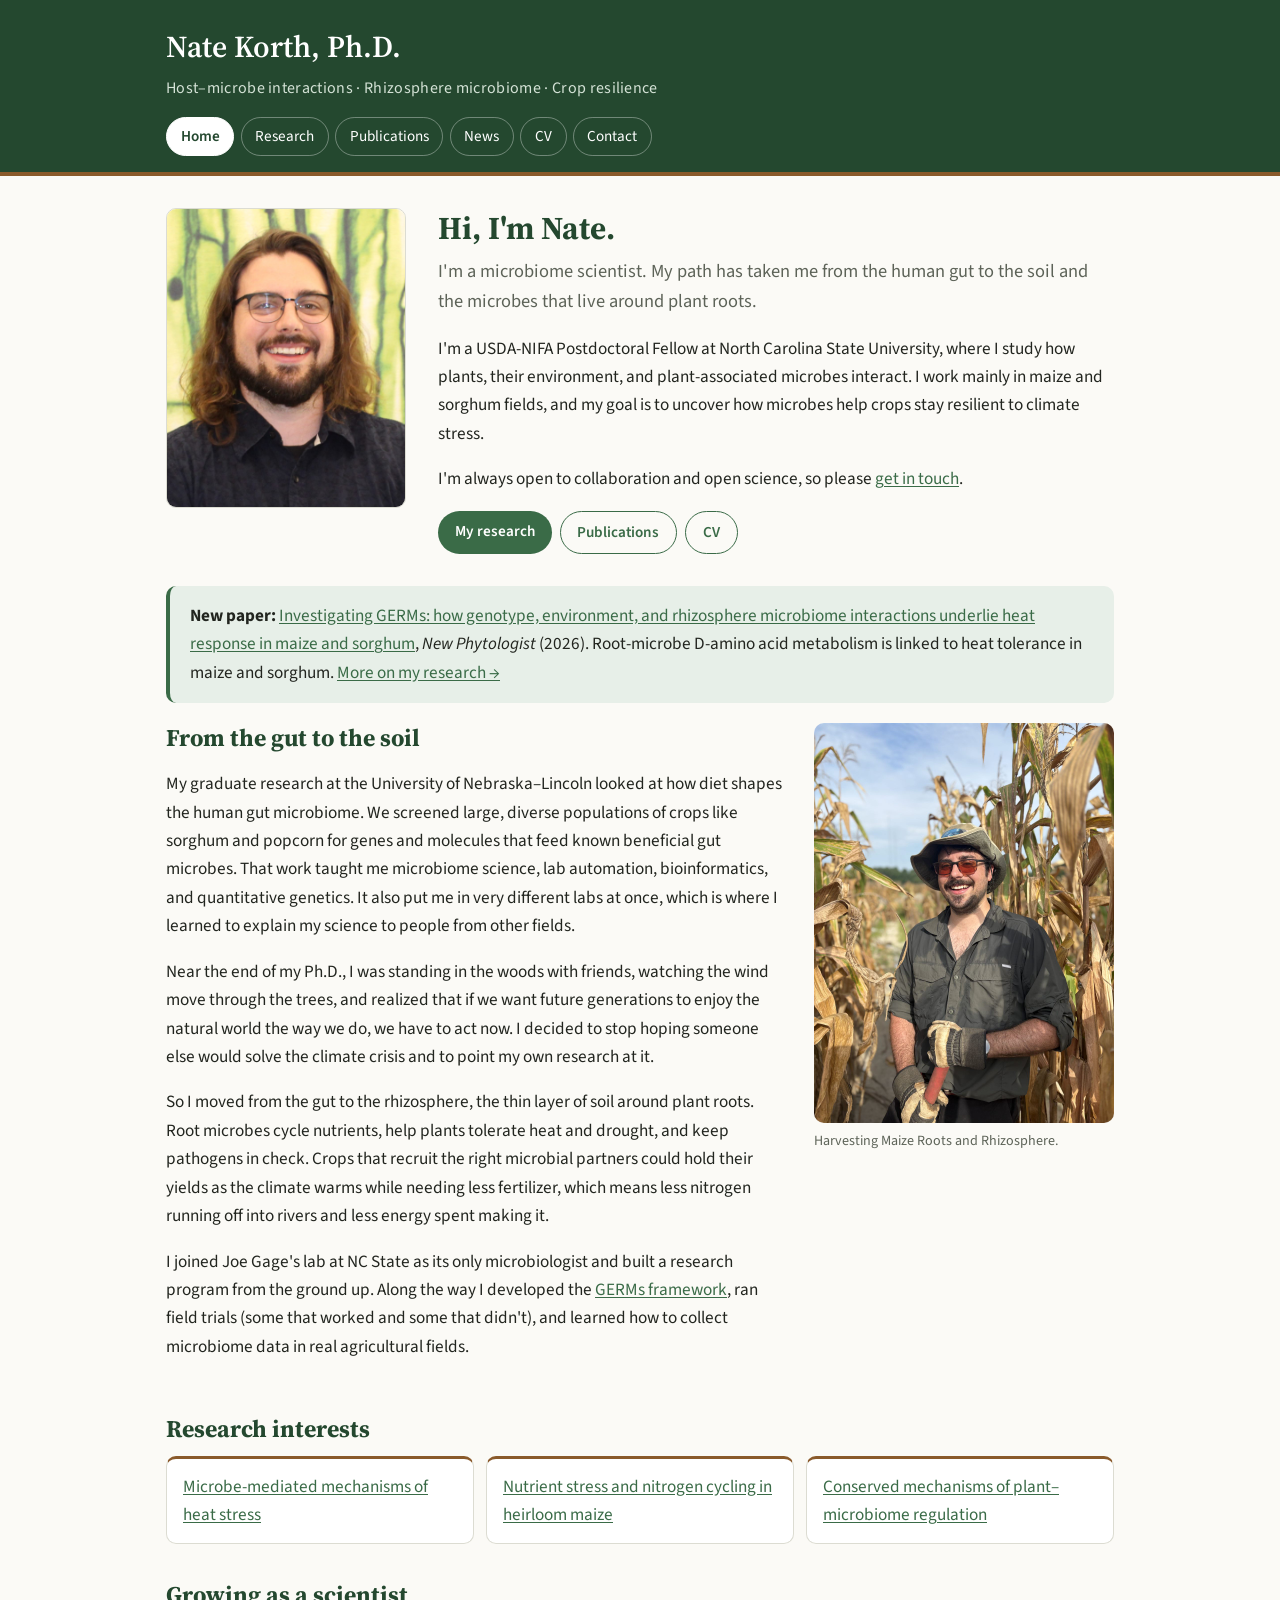
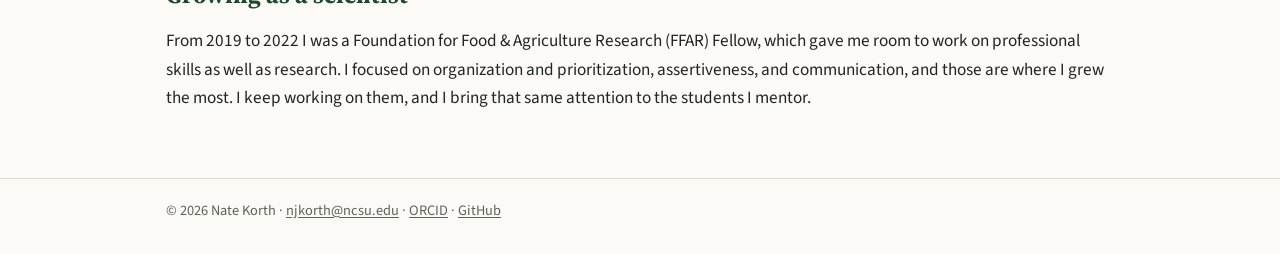
==== index.html @ 01619d47 "First version of personal website" ====
<!doctype html>
<html lang="en">
<head>
  <meta charset="utf-8">
  <meta name="viewport" content="width=device-width, initial-scale=1">
  <title>Nate Korth, Ph.D.</title>
  <meta name="description" content="Nate Korth, Ph.D. - plant-microbe biologist studying how crop genetics and the rhizosphere microbiome shape heat and nutrient-stress resilience in maize and sorghum.">
  <link rel="preconnect" href="https://fonts.googleapis.com">
  <link rel="preconnect" href="https://fonts.gstatic.com" crossorigin>
  <link href="https://fonts.googleapis.com/css2?family=Source+Sans+3:wght@400;600;700&family=Source+Serif+4:wght@500;600&display=swap" rel="stylesheet">
  <link rel="stylesheet" href="css/style.css">
</head>
<body>

<!-- ===== HEADER (same on every page; edit the menu here and in the other .html files) ===== -->
<header class="site-header">
  <div class="wrap">
    <a class="site-title" href="index.html">Nate Korth, Ph.D.</a>
    <p class="tagline">Host&ndash;microbe interactions &middot; Rhizosphere microbiome &middot; Crop resilience</p>
    <nav class="site-nav" aria-label="Main">
      <ul>
        <li><a href="index.html" aria-current="page">Home</a></li>
        <li><a href="research.html">Research</a></li>
        <li><a href="publications.html">Publications</a></li>
        <li><a href="news.html">News</a></li>
        <li><a href="cv.html">CV</a></li>
        <li><a href="contact.html">Contact</a></li>
      </ul>
    </nav>
  </div>
</header>

<main>
  <div class="wrap">
<section class="intro">
  <img class="headshot" src="images/headshot.jpg" width="240" height="300" alt="Nate Korth smiling, in front of a green plant-cell mural">

  <div>
    <h1>Hi, I'm Nate.</h1>
    <p class="lead">I'm a microbiome scientist. My path has taken me from the human gut to the
      soil and the microbes that live around plant roots.</p>
    <p>I'm a USDA-NIFA Postdoctoral Fellow at North Carolina State University, where I study how
      plants, their environment, and plant-associated microbes interact. I work mainly in maize
      and sorghum fields, and my goal is to uncover how microbes help crops stay resilient to
      climate stress.</p>
    <p>I'm always open to collaboration and open science, so please <a href="contact.html">get in touch</a>.</p>
    <div class="quick-links">
      <a class="btn" href="research.html">My research</a>
      <a class="btn outline" href="publications.html">Publications</a>
      <a class="btn outline" href="cv.html">CV</a>
    </div>
  </div>
</section>

<div class="panel" style="margin-top:2rem">
  <strong>New paper:</strong> <a href="https://doi.org/10.1111/nph.71297">Investigating GERMs: how
  genotype, environment, and rhizosphere microbiome interactions underlie heat response in maize
  and sorghum</a>, <em>New Phytologist</em> (2026). Root-microbe D-amino acid metabolism is linked
  to heat tolerance in maize and sorghum. <a href="research.html">More on my research&nbsp;&rarr;</a>
</div>

<section class="split">
  <div>
    <h2>From the gut to the soil</h2>
    <p>My graduate research at the University of Nebraska&ndash;Lincoln looked at how diet shapes
      the human gut microbiome. We screened large, diverse populations of crops like sorghum and
      popcorn for genes and molecules that feed known beneficial gut microbes. That work taught me
      microbiome science, lab automation, bioinformatics, and quantitative genetics. It also put
      me in very different labs at once, which is where I learned to explain my science to people
      from other fields.</p>
    <p>Near the end of my Ph.D., I was standing in the woods with friends, watching the wind move
      through the trees, and realized that if we want future generations to enjoy the natural
      world the way we do, we have to act now. I decided to stop hoping someone else would solve
      the climate crisis and to point my own research at it.</p>
    <p>So I moved from the gut to the rhizosphere, the thin layer of soil around plant roots. Root
      microbes cycle nutrients, help plants tolerate heat and drought, and keep pathogens in check.
      Crops that recruit the right microbial partners could hold their yields as the climate warms
      while needing less fertilizer, which means less nitrogen running off into rivers and less
      energy spent making it.</p>
    <p>I joined Joe Gage's lab at NC State as its only microbiologist and built a research program
      from the ground up. Along the way I developed the <a href="research.html">GERMs framework</a>,
      ran field trials (some that worked and some that didn't), and learned how to collect
      microbiome data in real agricultural fields.</p>
  </div>
  <figure class="photo tall">
    <img src="images/sorghum-field.jpg" width="1200" height="1600" loading="lazy" alt="Nate smiling in a bucket hat and work gloves between rows of mature sorghum">
    <figcaption>Harvesting Maize Roots and Rhizosphere.</figcaption>
  </figure>
</section>

<h2>Research interests</h2>
<ul class="interests">
  <li><a href="research.html#heat">Microbe-mediated mechanisms of heat stress</a></li>
  <li><a href="research.html#nitrogen">Nutrient stress and nitrogen cycling in heirloom maize</a></li>
  <li><a href="research.html#conserved">Conserved mechanisms of plant&ndash;microbiome regulation</a></li>
</ul>

<h2>Growing as a scientist</h2>
<p>From 2019 to 2022 I was a Foundation for Food &amp; Agriculture Research (FFAR) Fellow, which
  gave me room to work on professional skills as well as research. I focused on organization and
  prioritization, assertiveness, and communication, and those are where I grew the most. I keep
  working on them, and I bring that same attention to the students I mentor.</p>
  </div>
</main>

<footer class="site-footer">
  <div class="wrap">
    &copy; 2026 Nate Korth &middot; <a href="mailto:njkorth@ncsu.edu">njkorth@ncsu.edu</a> &middot;
    <a href="https://orcid.org/0009-0005-5543-0299">ORCID</a> &middot;
    <a href="https://github.com/NateKorth">GitHub</a>
  </div>
</footer>

</body>
</html>
---- css/style.css ----
/* ==========================================================
   Nate Korth, Ph.D. - personal academic website
   Colors live in :root below; change them there to re-theme.
   ========================================================== */

:root {
  --green-dark: #24482f;   /* header, headings */
  --green: #3a6b47;        /* links, buttons */
  --green-light: #e7efe8;  /* tinted panels */
  --soil: #8a5a2b;         /* accent rule, highlights */
  --bg: #fbfaf6;           /* page background */
  --card: #ffffff;
  --text: #22251f;
  --muted: #5d6358;
  --border: #dcdcd2;
  --max: 980px;
  --radius: 10px;
  --serif: "Source Serif 4", Georgia, "Times New Roman", serif;
  --sans: "Source Sans 3", "Segoe UI", Roboto, Helvetica, Arial, sans-serif;
}

* { box-sizing: border-box; }

html { -webkit-text-size-adjust: 100%; }

body {
  margin: 0;
  background: var(--bg);
  color: var(--text);
  font-family: var(--sans);
  font-size: 1.075rem;
  line-height: 1.65;
}

img { max-width: 100%; height: auto; }

a { color: var(--green); text-underline-offset: 2px; }
a:hover { color: var(--green-dark); }

h1, h2, h3 {
  font-family: var(--serif);
  color: var(--green-dark);
  line-height: 1.25;
}
h1 { font-size: 2rem; margin: 0 0 .5rem; }
h2 { font-size: 1.5rem; margin: 2.25rem 0 .75rem; }
h3 { font-size: 1.2rem; margin: 1.75rem 0 .5rem; }

.wrap {
  max-width: var(--max);
  margin: 0 auto;
  padding: 0 16px;
}

/* ---------- Header and navigation ---------- */

.site-header {
  background: var(--green-dark);
  color: #fff;
  border-bottom: 4px solid var(--soil);
}
.site-header .wrap {
  padding-top: 1.4rem;
  padding-bottom: 1rem;
}
.site-title {
  font-family: var(--serif);
  font-size: 1.9rem;
  font-weight: 600;
  color: #fff;
  text-decoration: none;
  display: inline-block;
}
.site-title:hover { color: #fff; }
.tagline {
  margin: .15rem 0 1rem;
  color: #d4e2d6;
  font-size: 1rem;
  letter-spacing: .02em;
}

.site-nav ul {
  list-style: none;
  margin: 0;
  padding: 0;
  display: flex;
  flex-wrap: wrap;
  gap: .4rem;
}
.site-nav a {
  display: block;
  padding: .35rem .85rem;
  border: 1px solid rgba(255,255,255,.35);
  border-radius: 999px;
  color: #fff;
  text-decoration: none;
  font-size: .95rem;
  white-space: nowrap;
}
.site-nav a:hover { background: rgba(255,255,255,.12); }
.site-nav a[aria-current="page"] {
  background: #fff;
  color: var(--green-dark);
  border-color: #fff;
  font-weight: 600;
}

/* ---------- Main content ---------- */

main { padding: 2rem 0 3rem; }

.lead { font-size: 1.15rem; color: var(--muted); margin-top: 0; }

.card {
  background: var(--card);
  border: 1px solid var(--border);
  border-radius: var(--radius);
  padding: 1.25rem 1.4rem;
  margin: 1rem 0;
}

.panel {
  background: var(--green-light);
  border-left: 4px solid var(--green);
  border-radius: var(--radius);
  padding: 1rem 1.25rem;
  margin: 1.25rem 0;
}

/* Home: photo beside bio */
.intro {
  display: grid;
  grid-template-columns: 240px 1fr;
  gap: 2rem;
  align-items: start;
}
.intro h1 { margin-top: 0; }
.headshot {
  width: 240px;
  aspect-ratio: 4 / 5;
  object-fit: cover;
  border-radius: var(--radius);
  border: 1px solid var(--border);
}
.headshot-placeholder {
  width: 240px;
  aspect-ratio: 4 / 5;
  border-radius: var(--radius);
  border: 2px dashed var(--border);
  background: var(--green-light);
  display: flex;
  align-items: center;
  justify-content: center;
  text-align: center;
  color: var(--muted);
  font-size: .9rem;
  padding: 1rem;
}
.headshot-placeholder span {
  display: block;
  font-family: var(--serif);
  font-size: 3rem;
  color: var(--green);
}

.quick-links { display: flex; flex-wrap: wrap; gap: .5rem; margin-top: 1rem; }

.btn {
  display: inline-block;
  padding: .5rem 1.05rem;
  border-radius: 999px;
  background: var(--green);
  color: #fff;
  text-decoration: none;
  font-weight: 600;
  font-size: .95rem;
}
.btn:hover { background: var(--green-dark); color: #fff; }
.btn.outline { background: transparent; color: var(--green); border: 1.5px solid var(--green); }
.btn.outline:hover { background: var(--green-light); }

.interests {
  list-style: none;
  padding: 0;
  margin: .5rem 0 0;
  display: grid;
  grid-template-columns: repeat(auto-fit, minmax(210px, 1fr));
  gap: .75rem;
}
.interests li {
  background: var(--card);
  border: 1px solid var(--border);
  border-top: 3px solid var(--soil);
  border-radius: var(--radius);
  padding: .85rem 1rem;
}

/* Research figure */
figure {
  margin: 1.5rem 0;
  background: var(--card);
  border: 1px solid var(--border);
  border-radius: var(--radius);
  padding: 1rem;
}
.figure-row {
  display: grid;
  grid-template-columns: minmax(0, 340px) 1fr;
  gap: 1.25rem;
  align-items: center;
}
figure img { display: block; margin: 0 auto; border-radius: 6px; }
figcaption { font-size: .95rem; color: var(--muted); }
figcaption strong { color: var(--text); }

.aims { padding-left: 1.2rem; }
.aims li { margin-bottom: .5rem; }

/* Publications */
.pubs { padding-left: 1.4rem; }
.pubs li { margin-bottom: 1rem; }
.pubs .me { font-weight: 700; }
.pubs .journal { font-style: italic; }
.pubs .links a {
  font-size: .85rem;
  padding: .05rem .5rem;
  border: 1px solid var(--green);
  border-radius: 999px;
  text-decoration: none;
  margin-right: .25rem;
  white-space: nowrap;
}

/* Simple list rows with a date on the right */
.entries { list-style: none; padding: 0; margin: 0; }
.entries li {
  display: flex;
  justify-content: space-between;
  gap: 1rem;
  padding: .6rem 0;
  border-bottom: 1px solid var(--border);
}
.entries .when { color: var(--muted); white-space: nowrap; }
.entries .what small { display: block; color: var(--muted); }

/* LinkedIn embeds */
/* LinkedIn sizes each embed's height for a 504px-wide post, so posts are shown at that width */
.posts {
  display: flex;
  flex-direction: column;
  align-items: center;
  gap: 1.5rem;
}
.post {
  width: 100%;
  max-width: 504px;
  background: var(--card);
  border: 1px solid var(--border);
  border-radius: var(--radius);
  overflow: hidden;
}
.post iframe {
  display: block;
  width: 100% !important;
  max-width: 100%;
  border: 0;
}
.post-placeholder {
  min-height: 220px;
  border: 2px dashed var(--border);
  background: var(--green-light);
  display: flex;
  align-items: center;
  justify-content: center;
  text-align: center;
  color: var(--muted);
  padding: 1rem;
  font-size: .95rem;
}

/* Contact */
.contact-list { list-style: none; padding: 0; }
.contact-list li { padding: .6rem 0; border-bottom: 1px solid var(--border); }
.contact-list .label {
  display: inline-block;
  min-width: 8rem;
  font-weight: 600;
  color: var(--green-dark);
}

.todo {
  background: #fff6dc;
  border: 1px dashed #c9a43a;
  border-radius: 6px;
  padding: .1rem .4rem;
  font-size: .9rem;
}

/* Photos */
.banner {
  margin: 0 0 1.75rem;
  border-radius: var(--radius);
  overflow: hidden;
}
.banner img {
  display: block;
  width: 100%;
  height: 260px;
  object-fit: cover;
}
.photo { margin: 0; padding: 0; border: 0; background: none; }
.photo img {
  display: block;
  width: 100%;
  border-radius: var(--radius);
  object-fit: cover;
}
.photo figcaption { margin-top: .4rem; font-size: .88rem; }

/* Text beside a photo; add class "flip" to put the photo on the left */
.split {
  display: grid;
  grid-template-columns: 1fr 300px;
  gap: 1.75rem;
  align-items: start;
  margin: 1rem 0 2rem;
}
.split.flip { grid-template-columns: 300px 1fr; }
.split.flip .photo { order: -1; }
.split h2 { margin-top: 0; }
.photo.tall img { aspect-ratio: 3 / 4; }
.photo.wide img { aspect-ratio: 4 / 3; }

/* ---------- Footer ---------- */

.site-footer {
  border-top: 1px solid var(--border);
  color: var(--muted);
  font-size: .9rem;
  padding: 1.25rem 0 2rem;
}
.site-footer a { color: var(--muted); }

/* ---------- Phones ---------- */

@media (max-width: 700px) {
  body { font-size: 1rem; }
  h1 { font-size: 1.65rem; }
  .site-title { font-size: 1.55rem; }
  .site-nav a { padding: .3rem .7rem; font-size: .9rem; }
  .intro { grid-template-columns: 1fr; gap: 1.25rem; }
  .headshot, .headshot-placeholder { width: 180px; }
  .figure-row { grid-template-columns: 1fr; }
  .split, .split.flip { grid-template-columns: 1fr; gap: 1rem; }
  .split.flip .photo { order: 0; }
  .photo.tall img { aspect-ratio: 4 / 3; }
  .banner img { height: 170px; }
  .entries li { flex-direction: column; gap: .1rem; }
  .contact-list .label { display: block; }
}

/* Fallback link under each LinkedIn post, for browsers that block the embed */
.post-link {
  display: block;
  padding: .5rem .9rem;
  border-top: 1px solid var(--border);
  font-size: .9rem;
  text-decoration: none;
}
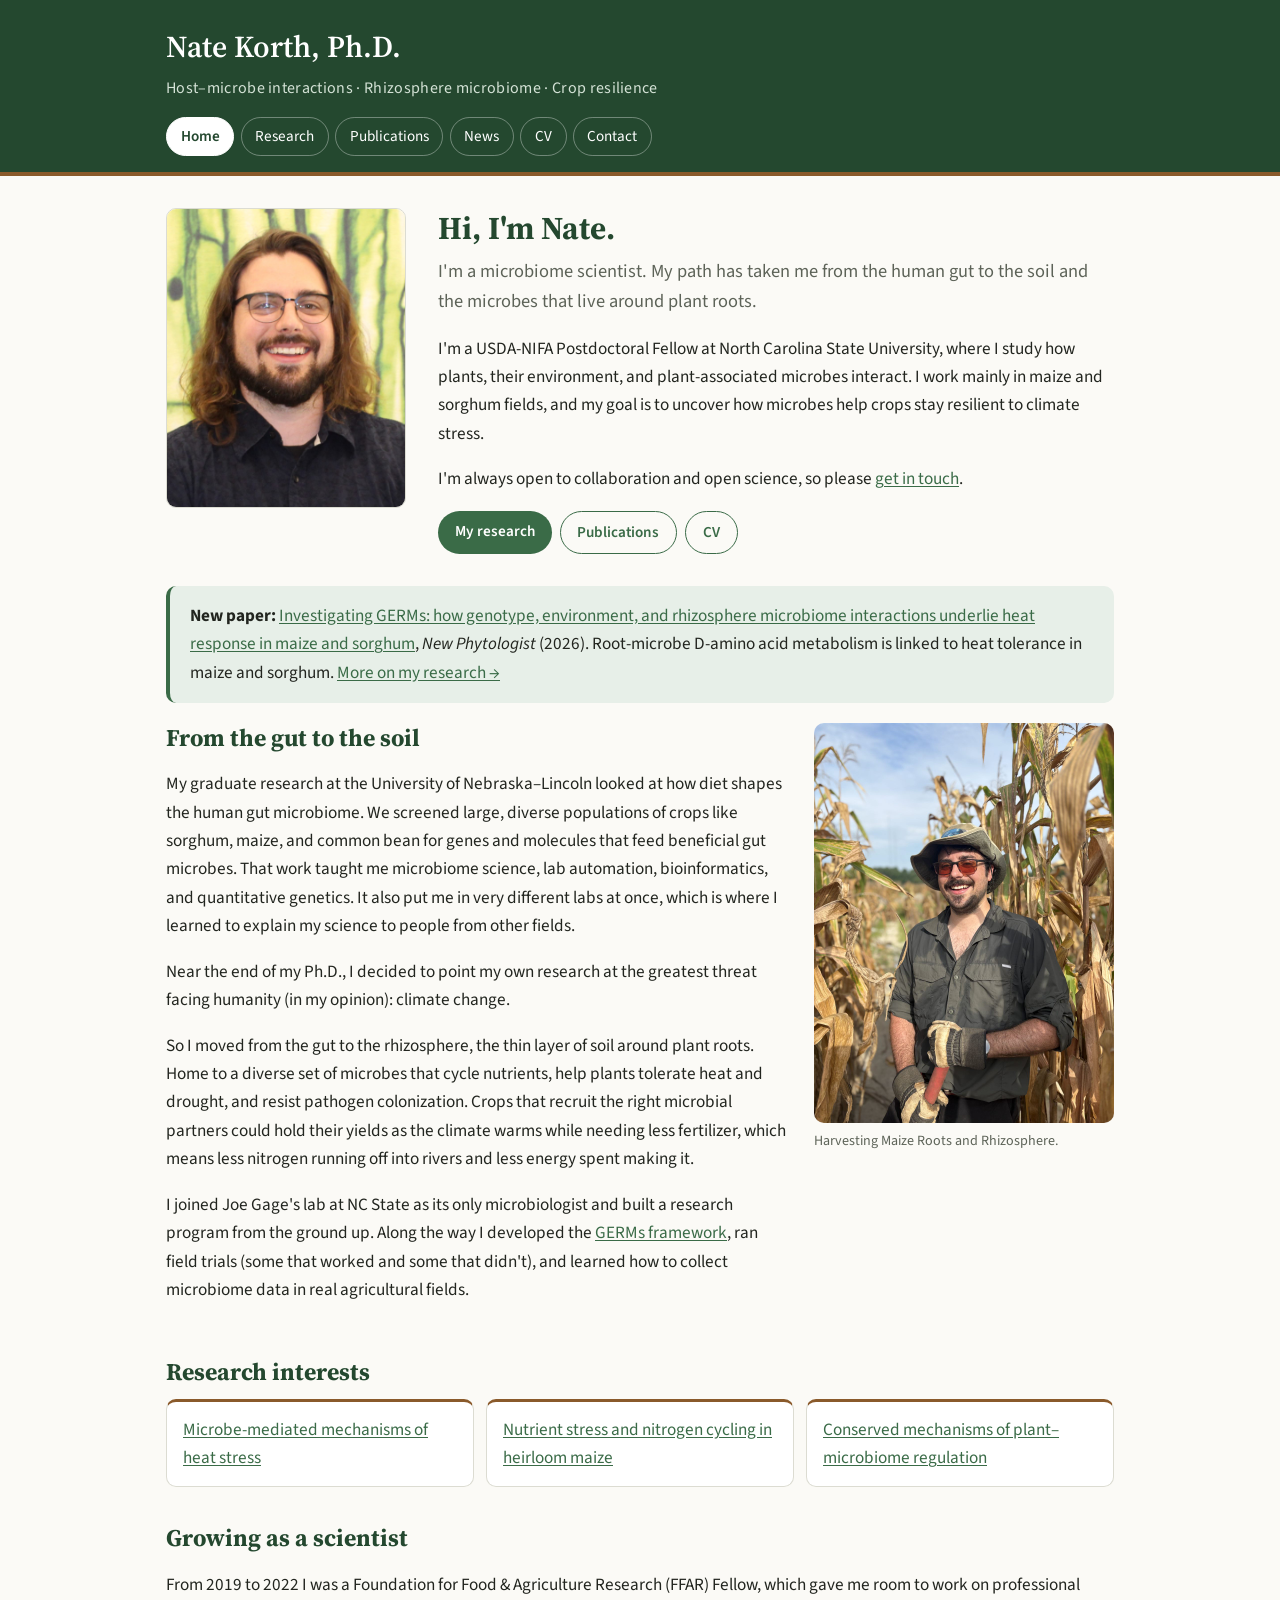
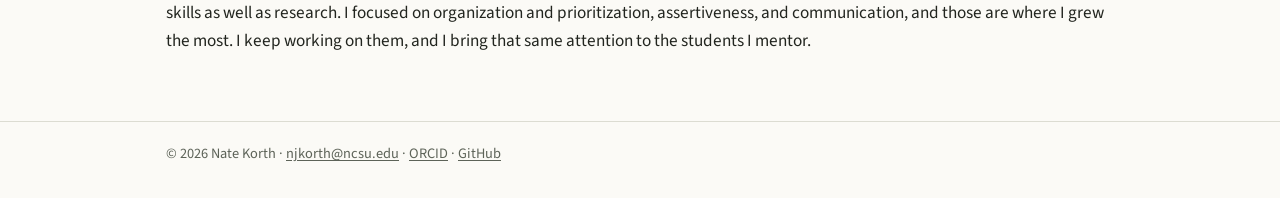
==== commit 4b6f65b2: "Update index.html" ====
--- a/index.html
+++ b/index.html
@@ -63,17 +63,14 @@
   <div>
     <h2>From the gut to the soil</h2>
     <p>My graduate research at the University of Nebraska&ndash;Lincoln looked at how diet shapes
-      the human gut microbiome. We screened large, diverse populations of crops like sorghum and
-      popcorn for genes and molecules that feed known beneficial gut microbes. That work taught me
+      the human gut microbiome. We screened large, diverse populations of crops like sorghum, maize, and
+      common bean for genes and molecules that feed beneficial gut microbes. That work taught me
       microbiome science, lab automation, bioinformatics, and quantitative genetics. It also put
       me in very different labs at once, which is where I learned to explain my science to people
       from other fields.</p>
-    <p>Near the end of my Ph.D., I was standing in the woods with friends, watching the wind move
-      through the trees, and realized that if we want future generations to enjoy the natural
-      world the way we do, we have to act now. I decided to stop hoping someone else would solve
-      the climate crisis and to point my own research at it.</p>
-    <p>So I moved from the gut to the rhizosphere, the thin layer of soil around plant roots. Root
-      microbes cycle nutrients, help plants tolerate heat and drought, and keep pathogens in check.
+    <p>Near the end of my Ph.D., I decided to point my own research at the greatest threat facing humanity (in my opinion): climate change.</p>
+    <p>So I moved from the gut to the rhizosphere, the thin layer of soil around plant roots. Home to a diverse set of microbes
+      that cycle nutrients, help plants tolerate heat and drought, and resist pathogen colonization.
       Crops that recruit the right microbial partners could hold their yields as the climate warms
       while needing less fertilizer, which means less nitrogen running off into rivers and less
       energy spent making it.</p>
